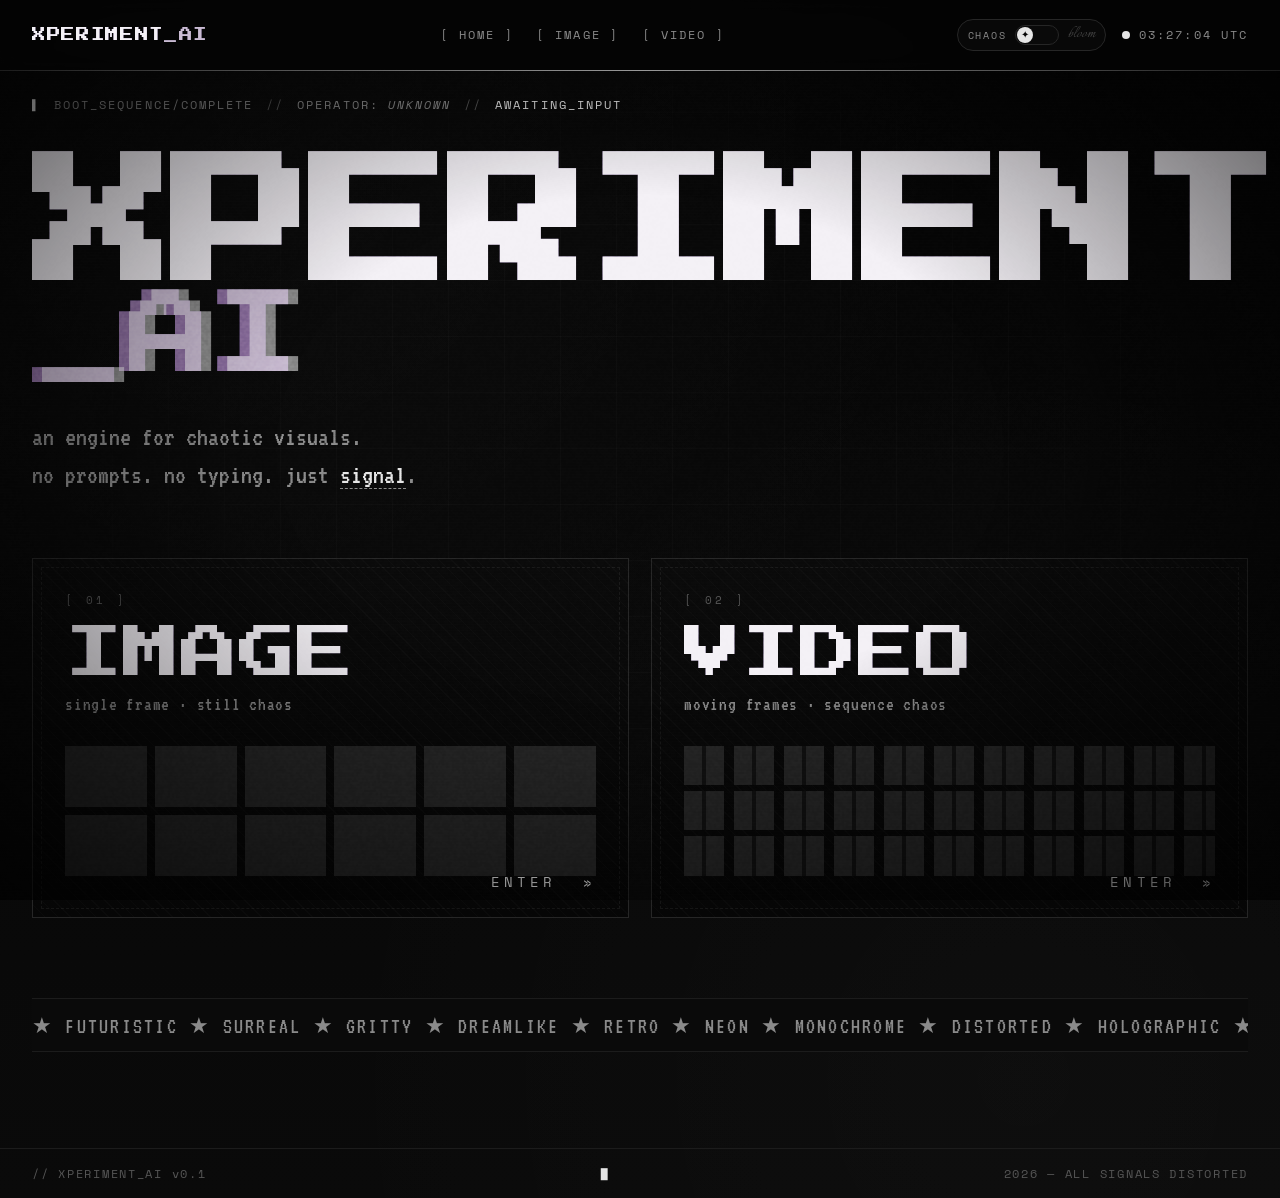
==== docs/index.html @ 9743d0e6 "add static site build for github pages converts the three razor pages (index, image, video) into sel" ====
<!DOCTYPE html>
<html lang="en" data-theme="chaos">
<head>
    <meta charset="utf-8"/>
    <meta name="viewport" content="width=device-width, initial-scale=1.0, viewport-fit=cover"/>
    <meta name="theme-color" content="#050505" id="themeColorMeta"/>
    <link rel="icon" type="image/svg+xml" href="favicon.svg"/>
    <link rel="alternate icon" href="favicon.svg"/>
    <link rel="apple-touch-icon" href="favicon.svg"/>
    <title>HOME // XPERIMENT_AI</title>
    <script>
        // pre-paint theme sync from localStorage (avoids FOUC)
        (function(){
            try {
                var stored = localStorage.getItem('xa-theme');
                if (stored === 'bloom' || stored === 'chaos') {
                    document.documentElement.setAttribute('data-theme', stored);
                    var meta = document.querySelector('meta[name="theme-color"]');
                    if (meta) meta.setAttribute('content', stored === 'bloom' ? '#f1e9da' : '#050505');
                }
            } catch(e) {}
        })();
    </script>
    <link rel="preconnect" href="https://fonts.googleapis.com">
    <link rel="preconnect" href="https://fonts.gstatic.com" crossorigin>
    <link href="https://fonts.googleapis.com/css2?family=VT323&family=Space+Mono:wght@400;700&family=Press+Start+2P&family=Italianno&family=Pinyon+Script&family=Cormorant+Garamond:ital,wght@0,400;0,500;1,400&family=DM+Sans:wght@300;400;500&display=swap" rel="stylesheet">
    <link rel="stylesheet" href="css/site.css"/>
</head>
<body class="page-index">

<div class="fx-layer fx-grid"></div>
<canvas id="fx-noise" class="fx-layer fx-noise"></canvas>
<div class="fx-layer fx-scanlines"></div>
<div class="fx-layer fx-vignette"></div>
<div class="fx-layer fx-orbs">
    <span class="orb orb-1"></span>
    <span class="orb orb-2"></span>
    <span class="orb orb-3"></span>
    <span class="orb orb-4"></span>
</div>

<canvas id="sparkle-trail" class="sparkle-trail"></canvas>
<div class="cursor-star" id="cursorStar">
    <svg viewBox="0 0 32 32" fill="none" xmlns="http://www.w3.org/2000/svg">
        <path d="M16 0 L17.8 14.2 L32 16 L17.8 17.8 L16 32 L14.2 17.8 L0 16 L14.2 14.2 Z" fill="white"/>
        <path d="M16 6 L16.9 14.8 L26 16 L16.9 17.2 L16 26 L15.1 17.2 L6 16 L15.1 14.8 Z" fill="rgba(0,0,0,0.5)"/>
    </svg>
</div>

<header class="nav">
    <a class="nav-brand glitch" data-text="XPERIMENT_AI" href="index.html">
        <span>XPERIMENT</span><span class="nav-brand-accent">_AI</span>
    </a>
    <nav class="nav-links">
        <a href="index.html" class="nav-link">[ HOME ]</a>
        <a href="image.html" class="nav-link">[ IMAGE ]</a>
        <a href="video.html" class="nav-link">[ VIDEO ]</a>
    </nav>
    <div class="nav-right">
        <button class="theme-toggle" id="themeToggle" type="button" aria-label="Toggle theme" title="Switch mood">
            <span class="toggle-label toggle-label--left">CHAOS</span>
            <span class="toggle-track">
                <span class="toggle-thumb">
                    <span class="toggle-icon toggle-icon--star">✦</span>
                    <span class="toggle-icon toggle-icon--bloom">✿</span>
                </span>
            </span>
            <span class="toggle-label toggle-label--right">bloom</span>
        </button>
        <div class="nav-status">
            <span class="status-dot"></span>
            <span class="status-text" id="navClock">SYS.ONLINE</span>
        </div>
    </div>
</header>

<main class="main">
<section class="hero">
    <div class="hero-meta">
        <span class="meta-tick">▌</span>
        <span>BOOT_SEQUENCE/COMPLETE</span>
        <span class="meta-sep">//</span>
        <span>OPERATOR: <em>UNKNOWN</em></span>
        <span class="meta-sep">//</span>
        <span class="meta-pulse">AWAITING_INPUT</span>
    </div>

    <h1 class="hero-title">
        <span class="hero-line glitch" data-text="XPERIMENT">XPERIMENT</span>
        <span class="hero-line hero-line--alt glitch glitch--slow" data-text="_AI">_AI</span>
    </h1>

    <p class="hero-sub">
        an engine for chaotic visuals.<br/>
        no prompts. no typing. just <span class="hl">signal</span>.
    </p>

    <div class="portals">
        <a href="image.html" class="portal portal--image">
            <div class="portal-tag">[ 01 ]</div>
            <div class="portal-title glitch" data-text="IMAGE">IMAGE</div>
            <div class="portal-sub">single frame &middot; still chaos</div>
            <div class="portal-art portal-art--image">
                <span></span><span></span><span></span><span></span><span></span><span></span>
                <span></span><span></span><span></span><span></span><span></span><span></span>
            </div>
            <div class="portal-cta">ENTER &nbsp;»</div>
        </a>

        <a href="video.html" class="portal portal--video">
            <div class="portal-tag">[ 02 ]</div>
            <div class="portal-title glitch" data-text="VIDEO">VIDEO</div>
            <div class="portal-sub">moving frames &middot; sequence chaos</div>
            <div class="portal-art portal-art--video">
                <div class="film">
                    <div class="film-strip"></div>
                    <div class="film-strip"></div>
                    <div class="film-strip"></div>
                </div>
            </div>
            <div class="portal-cta">ENTER &nbsp;»</div>
        </a>
    </div>

    <div class="ticker">
        <div class="ticker-track">
            <span>★ FUTURISTIC ★ SURREAL ★ GRITTY ★ DREAMLIKE ★ RETRO ★ NEON ★ MONOCHROME ★ DISTORTED ★ HOLOGRAPHIC ★ CINEMATIC ★ CHAOTIC ★</span>
            <span>★ FUTURISTIC ★ SURREAL ★ GRITTY ★ DREAMLIKE ★ RETRO ★ NEON ★ MONOCHROME ★ DISTORTED ★ HOLOGRAPHIC ★ CINEMATIC ★ CHAOTIC ★</span>
        </div>
    </div>
</section>
</main>

<footer class="footer">
    <div class="footer-row">
        <span class="footer-text footer-text--chaos">// XPERIMENT_AI v0.1</span>
        <span class="footer-text footer-text--bloom">xperiment.ai · made for the mood</span>
        <span class="footer-blink">█</span>
        <span class="footer-text footer-text--chaos"><span id="year">2026</span> — ALL SIGNALS DISTORTED</span>
        <span class="footer-text footer-text--bloom"><span class="year-bloom">2026</span> · stay soft</span>
    </div>
</footer>

<script src="js/site.js"></script>
<script>document.querySelectorAll('#year, .year-bloom').forEach(function(el){ el.textContent = new Date().getUTCFullYear(); });</script>
</body>
</html>
---- docs/css/site.css ----
/* =============================================================
   XPERIMENT_AI / A_GREAT_CHAOS_BUILD
   monochrome // glitch // 8-bit residue
   ============================================================= */

:root {
    --bg: #050505;
    --bg-1: #0a0a0a;
    --bg-2: #111;
    --line: #1c1c1c;
    --line-2: #262626;
    --ink: #e6e6e6;
    --ink-dim: #8a8a8a;
    --ink-mute: #555;
    --accent: #d4d4d4;
    --accent-hot: #ffffff;
    --hl: #f5f5f5;
    --shadow-r: rgba(255, 0, 80, 0.55);
    --shadow-b: rgba(0, 200, 255, 0.55);
    --mono: 'Space Mono', 'Courier New', monospace;
    --crt: 'VT323', 'Courier New', monospace;
    --pix: 'Press Start 2P', 'Courier New', monospace;
    --script: 'Italianno', 'Pinyon Script', cursive;
    --serif: 'Cormorant Garamond', 'Times New Roman', serif;
    --sans: 'DM Sans', 'Inter', system-ui, sans-serif;
    --sparkle-rgb: 255, 255, 255;
}

* { box-sizing: border-box; margin: 0; padding: 0; }

html, body {
    background: var(--bg);
    color: var(--ink);
    font-family: var(--mono);
    min-height: 100vh;
    overflow-x: clip;
    cursor: none;
}

body {
    background:
        radial-gradient(ellipse at 20% 10%, rgba(255,255,255,0.025), transparent 50%),
        radial-gradient(ellipse at 80% 90%, rgba(255,255,255,0.018), transparent 50%),
        linear-gradient(180deg, #050505 0%, #0a0a0a 100%);
}

a { color: inherit; text-decoration: none; }
button { font: inherit; color: inherit; background: transparent; border: 0; cursor: none; }
::selection { background: var(--ink); color: var(--bg); }

/* =============================================================
   FULLSCREEN FX LAYERS
   ============================================================= */
.fx-layer {
    position: fixed;
    inset: 0;
    pointer-events: none;
    z-index: 1;
}

.fx-grid {
    background-image:
        linear-gradient(rgba(255,255,255,0.035) 1px, transparent 1px),
        linear-gradient(90deg, rgba(255,255,255,0.035) 1px, transparent 1px);
    background-size: 56px 56px;
    mask-image: radial-gradient(ellipse at center, black 35%, transparent 80%);
    animation: gridDrift 24s linear infinite;
    opacity: 0.6;
}
@keyframes gridDrift {
    from { background-position: 0 0, 0 0; }
    to   { background-position: 56px 56px, 56px 56px; }
}

.fx-scanlines {
    background: repeating-linear-gradient(
        to bottom,
        rgba(255,255,255,0.03) 0px,
        rgba(255,255,255,0.03) 1px,
        transparent 1px,
        transparent 3px
    );
    mix-blend-mode: overlay;
    opacity: 0.5;
    z-index: 90;
}

.fx-noise {
    width: 100%;
    height: 100%;
    opacity: 0.08;
    mix-blend-mode: overlay;
    z-index: 91;
}

.fx-vignette {
    background: radial-gradient(ellipse at center, transparent 40%, rgba(0,0,0,0.7) 100%);
    z-index: 92;
}

/* =============================================================
   CUSTOM CURSOR — STAR
   ============================================================= */
.sparkle-trail {
    position: fixed;
    inset: 0;
    pointer-events: none;
    z-index: 9998;
    width: 100%;
    height: 100%;
}

.cursor-star {
    position: fixed;
    pointer-events: none;
    z-index: 9999;
    width: 28px;
    height: 28px;
    transform: translate(-50%, -50%) rotate(0deg);
    will-change: transform;
    filter: drop-shadow(0 0 6px rgba(255,255,255,0.9)) drop-shadow(0 0 14px rgba(255,255,255,0.4));
    transition: width .2s, height .2s, filter .2s;
}
.cursor-star svg {
    width: 100%;
    height: 100%;
    animation: starSpin 8s linear infinite;
}
@keyframes starSpin {
    from { transform: rotate(0deg); }
    to   { transform: rotate(360deg); }
}

body.cursor-hot .cursor-star {
    width: 40px;
    height: 40px;
    filter:
        drop-shadow(0 0 8px rgba(255,255,255,1))
        drop-shadow(0 0 22px rgba(255,255,255,0.7))
        drop-shadow(0 0 40px rgba(255,255,255,0.3));
}
body.cursor-hot .cursor-star svg {
    animation-duration: 2.5s;
}

/* =============================================================
   NAV
   ============================================================= */
.nav {
    position: fixed;
    top: 0;
    left: 0;
    right: 0;
    z-index: 200;
    display: flex;
    align-items: center;
    justify-content: space-between;
    padding: 1.2rem 2rem;
    border-bottom: 1px solid var(--line);
    background: rgba(5,5,5,0.72);
    backdrop-filter: blur(12px);
    -webkit-backdrop-filter: blur(12px);

    /* enter state — smooth "signal tuning in" reveal */
    transform: translateY(0);
    opacity: 1;
    filter: blur(0px);
    transition:
        transform 0.7s cubic-bezier(0.16, 1, 0.3, 1),
        opacity   0.55s cubic-bezier(0.16, 1, 0.3, 1),
        filter    0.55s cubic-bezier(0.16, 1, 0.3, 1),
        background-color 0.45s ease,
        border-color 0.35s ease;
    will-change: transform, opacity, filter;
}
.nav.nav--hidden {
    /* exit state — quicker snap-out, asymmetric pacing */
    transform: translateY(-105%);
    opacity: 0;
    filter: blur(6px);
    pointer-events: none;
    transition:
        transform 0.32s cubic-bezier(0.6, 0, 0.85, 0.4),
        opacity   0.22s ease-in,
        filter    0.25s ease-in;
}

/* subtle bottom-edge glow that flashes on reveal — chaos signal artifact */
.nav::after {
    content: "";
    position: absolute;
    left: 0; right: 0; bottom: -1px;
    height: 1px;
    background: linear-gradient(90deg,
        transparent 0%,
        rgba(255,255,255,0.55) 50%,
        transparent 100%);
    opacity: 0;
    transform: scaleX(0.3);
    transform-origin: center;
    transition:
        opacity 0.5s ease-out,
        transform 0.7s cubic-bezier(0.16, 1, 0.3, 1);
}
.nav:not(.nav--hidden)::after {
    opacity: 1;
    transform: scaleX(1);
    transition-delay: 0.15s;
}

.nav-brand {
    font-family: var(--pix);
    font-size: 0.85rem;
    letter-spacing: 0.05em;
    color: var(--ink);
}
.nav-brand-accent { color: var(--ink-dim); }
.nav-links { display: flex; gap: 1.4rem; }
.nav-link {
    font-family: var(--mono);
    font-size: 0.78rem;
    letter-spacing: 0.18em;
    color: var(--ink-dim);
    transition: color 0.15s, transform 0.15s;
    position: relative;
}
.nav-link:hover { color: var(--accent-hot); transform: translateY(-1px); }
.nav-link:hover::after {
    content: "";
    position: absolute;
    left: 0; right: 0; bottom: -6px;
    height: 1px;
    background: var(--accent-hot);
    animation: stretch 0.25s ease-out;
}
@keyframes stretch { from { transform: scaleX(0); } to { transform: scaleX(1); } }

.nav-status {
    display: flex;
    align-items: center;
    gap: 0.6rem;
    font-family: var(--mono);
    font-size: 0.72rem;
    color: var(--ink-dim);
    letter-spacing: 0.18em;
}
.status-dot {
    width: 8px; height: 8px;
    background: var(--ink);
    border-radius: 50%;
    animation: pulseDot 1.6s ease-in-out infinite;
}
@keyframes pulseDot {
    0%,100% { opacity: 1; transform: scale(1); }
    50% { opacity: 0.3; transform: scale(0.6); }
}

/* =============================================================
   MAIN / FOOTER
   ============================================================= */
.main {
    position: relative;
    z-index: 10;
    padding: 4rem 2rem 6rem;
    min-height: calc(100vh - 200px);
}
.footer {
    position: relative;
    z-index: 10;
    border-top: 1px solid var(--line);
    padding: 1rem 2rem;
    font-family: var(--mono);
    font-size: 0.72rem;
    color: var(--ink-mute);
    letter-spacing: 0.15em;
}
.footer-row {
    display: flex;
    justify-content: space-between;
    align-items: center;
    gap: 1rem;
}
.footer-blink {
    color: var(--ink);
    animation: blink 1s steps(2, end) infinite;
}
@keyframes blink { 50% { opacity: 0; } }

/* =============================================================
   GLITCH TEXT
   ============================================================= */
.glitch {
    position: relative;
    display: inline-block;
    color: var(--ink);
}
.glitch::before,
.glitch::after {
    content: attr(data-text);
    position: absolute;
    inset: 0;
    background: transparent;
}
.glitch::before {
    color: var(--shadow-r);
    animation: glitchA 3.2s steps(1) infinite;
    mix-blend-mode: screen;
}
.glitch::after {
    color: var(--shadow-b);
    animation: glitchB 2.7s steps(1) infinite;
    mix-blend-mode: screen;
}
@keyframes glitchA {
    0%, 90%, 100% { transform: translate(0, 0); clip-path: inset(0 0 0 0); }
    91% { transform: translate(-3px, 1px); clip-path: inset(20% 0 60% 0); }
    93% { transform: translate(3px, -1px); clip-path: inset(70% 0 10% 0); }
    95% { transform: translate(-2px, 2px); clip-path: inset(45% 0 35% 0); }
    97% { transform: translate(1px, -2px); clip-path: inset(5% 0 80% 0); }
}
@keyframes glitchB {
    0%, 88%, 100% { transform: translate(0, 0); clip-path: inset(0 0 0 0); }
    89% { transform: translate(2px, -1px); clip-path: inset(60% 0 20% 0); }
    92% { transform: translate(-3px, 2px); clip-path: inset(10% 0 70% 0); }
    94% { transform: translate(3px, 1px); clip-path: inset(80% 0 5% 0); }
    96% { transform: translate(-1px, -2px); clip-path: inset(35% 0 45% 0); }
}
.glitch--slow::before { animation-duration: 5.1s; }
.glitch--slow::after { animation-duration: 4.3s; }

/* =============================================================
   HERO (HOME)
   ============================================================= */
.hero {
    max-width: 1400px;
    margin: 0 auto;
    padding-top: 2rem;
}
.hero-meta {
    display: flex;
    gap: 0.8rem;
    font-size: 0.72rem;
    color: var(--ink-dim);
    letter-spacing: 0.18em;
    margin-bottom: 3rem;
    flex-wrap: wrap;
    align-items: center;
}
.meta-tick { color: var(--ink); animation: blink 0.9s steps(2) infinite; }
.meta-sep { color: var(--ink-mute); }
.meta-pulse { color: var(--ink); animation: metaShift 4s ease-in-out infinite; }
@keyframes metaShift {
    0%, 100% { opacity: 1; }
    50% { opacity: 0.35; letter-spacing: 0.3em; }
}

.hero-title {
    font-family: var(--pix);
    font-size: clamp(3rem, 11vw, 9.5rem);
    line-height: 0.95;
    letter-spacing: -0.02em;
    margin: 0;
}
.hero-line {
    display: block;
    color: var(--ink);
}
.hero-line--alt {
    color: var(--ink-dim);
    font-size: clamp(2rem, 7vw, 6rem);
    padding-left: 0.6rem;
}

.hero-sub {
    margin-top: 2.4rem;
    font-family: var(--crt);
    font-size: 1.7rem;
    color: var(--ink-dim);
    max-width: 540px;
    line-height: 1.4;
}
.hl { color: var(--ink); border-bottom: 1px dashed var(--ink-dim); }

/* PORTALS */
.portals {
    display: grid;
    grid-template-columns: 1fr 1fr;
    gap: 1.4rem;
    margin-top: 4rem;
}
.portal {
    position: relative;
    display: block;
    padding: 2rem;
    border: 1px solid var(--line-2);
    background: linear-gradient(180deg, #0a0a0a, #060606);
    overflow: hidden;
    min-height: 360px;
    transition: transform 0.4s cubic-bezier(.2,.7,.2,1), border-color 0.3s, background 0.3s;
}
.portal::before {
    content: "";
    position: absolute;
    inset: 0;
    background:
        repeating-linear-gradient(45deg, transparent 0, transparent 8px, rgba(255,255,255,0.015) 8px, rgba(255,255,255,0.015) 9px);
    pointer-events: none;
}
.portal::after {
    content: "";
    position: absolute;
    top: 8px; left: 8px; right: 8px; bottom: 8px;
    border: 1px dashed rgba(255,255,255,0.06);
    pointer-events: none;
    transition: inset 0.3s;
}
.portal:hover {
    border-color: var(--ink);
    background: linear-gradient(180deg, #111, #080808);
    transform: translateY(-4px);
}
.portal:hover::after {
    border-color: rgba(255,255,255,0.25);
}
.portal-tag {
    font-family: var(--mono);
    font-size: 0.7rem;
    color: var(--ink-mute);
    letter-spacing: 0.3em;
}
.portal-title {
    font-family: var(--pix);
    font-size: clamp(2rem, 5vw, 3.6rem);
    color: var(--ink);
    margin-top: 1rem;
}
.portal-sub {
    font-family: var(--crt);
    font-size: 1.2rem;
    color: var(--ink-dim);
    margin-top: 0.4rem;
    letter-spacing: 0.04em;
}
.portal-cta {
    position: absolute;
    bottom: 1.6rem;
    right: 2rem;
    font-family: var(--mono);
    font-size: 0.85rem;
    letter-spacing: 0.3em;
    color: var(--ink);
    transition: transform 0.3s, color 0.3s;
}
.portal:hover .portal-cta { transform: translateX(8px); color: var(--accent-hot); }

.portal-art {
    margin-top: 2rem;
    height: 130px;
    position: relative;
    overflow: hidden;
}
.portal-art--image {
    display: grid;
    grid-template-columns: repeat(6, 1fr);
    grid-template-rows: repeat(2, 1fr);
    gap: 8px;
}
.portal-art--image span {
    background: var(--line-2);
    animation: blockPulse 6s ease-in-out infinite;
}
.portal-art--image span:nth-child(1) { animation-delay: 0s; }
.portal-art--image span:nth-child(2) { animation-delay: 0.15s; }
.portal-art--image span:nth-child(3) { animation-delay: 0.3s; }
.portal-art--image span:nth-child(4) { animation-delay: 0.45s; }
.portal-art--image span:nth-child(5) { animation-delay: 0.6s; }
.portal-art--image span:nth-child(6) { animation-delay: 0.75s; }
.portal-art--image span:nth-child(7) { animation-delay: 0.9s; }
.portal-art--image span:nth-child(8) { animation-delay: 1.05s; }
.portal-art--image span:nth-child(9) { animation-delay: 1.2s; }
.portal-art--image span:nth-child(10) { animation-delay: 1.35s; }
.portal-art--image span:nth-child(11) { animation-delay: 1.5s; }
.portal-art--image span:nth-child(12) { animation-delay: 1.65s; }
@keyframes blockPulse {
    0%, 100% { background: var(--line-2); }
    50% { background: var(--ink); }
}
.portal:hover .portal-art--image span { animation-duration: 1.4s; }

.portal-art--video { display: flex; flex-direction: column; gap: 8px; }
.film {
    display: flex; flex-direction: column; gap: 6px;
    height: 100%;
}
.film-strip {
    flex: 1;
    background: repeating-linear-gradient(
        90deg,
        var(--line-2) 0, var(--line-2) 18px,
        var(--bg-2) 18px, var(--bg-2) 22px,
        var(--line-2) 22px, var(--line-2) 40px,
        transparent 40px, transparent 50px
    );
    animation: stripScroll 4s linear infinite;
}
.film-strip:nth-child(2) { animation-duration: 6s; animation-direction: reverse; }
.film-strip:nth-child(3) { animation-duration: 5s; }
@keyframes stripScroll {
    from { background-position: 0 0; }
    to   { background-position: 100px 0; }
}
.portal:hover .film-strip { animation-duration: 1.5s !important; }

/* TICKER */
.ticker {
    margin-top: 5rem;
    border-top: 1px solid var(--line);
    border-bottom: 1px solid var(--line);
    padding: 0.8rem 0;
    overflow: hidden;
    background: var(--bg-1);
}
.ticker-track {
    display: flex;
    gap: 2rem;
    white-space: nowrap;
    animation: tickerSlide 40s linear infinite;
    font-family: var(--crt);
    font-size: 1.4rem;
    color: var(--ink-dim);
    letter-spacing: 0.1em;
}
.ticker-track span { padding-right: 2rem; }
@keyframes tickerSlide {
    from { transform: translateX(0); }
    to   { transform: translateX(-50%); }
}

/* =============================================================
   GEN PAGES (IMAGE / VIDEO)
   ============================================================= */
.gen {
    max-width: 1400px;
    margin: 0 auto;
}
.gen-head { margin-bottom: 3rem; }
.gen-crumbs {
    font-family: var(--mono);
    font-size: 0.78rem;
    color: var(--ink-mute);
    letter-spacing: 0.2em;
}
.gen-title {
    font-family: var(--pix);
    font-size: clamp(2.2rem, 6.5vw, 5rem);
    margin-top: 0.6rem;
    color: var(--ink);
    line-height: 1;
}
.gen-lede {
    font-family: var(--crt);
    font-size: 1.4rem;
    color: var(--ink-dim);
    margin-top: 1rem;
}

.gen-grid {
    display: grid;
    grid-template-columns: 1fr 1fr;
    gap: 1.2rem;
}
.gen-panel {
    border: 1px solid var(--line-2);
    background: linear-gradient(180deg, rgba(15,15,15,0.6), rgba(8,8,8,0.6));
    padding: 1.4rem 1.4rem 1.6rem;
    position: relative;
    overflow: hidden;
}
.gen-panel::before {
    content: "";
    position: absolute;
    top: 0; left: 0;
    width: 100%;
    height: 1px;
    background: linear-gradient(90deg, transparent, var(--ink), transparent);
    opacity: 0.4;
    animation: panelBeam 6s ease-in-out infinite;
}
@keyframes panelBeam {
    0%, 100% { opacity: 0; transform: translateX(-100%); }
    50% { opacity: 0.5; transform: translateX(100%); }
}
.gen-panel--wide { grid-column: 1 / -1; }

.panel-bar {
    display: flex;
    align-items: center;
    gap: 0.8rem;
    margin-bottom: 1.2rem;
    padding-bottom: 0.7rem;
    border-bottom: 1px dashed var(--line-2);
}
.panel-tag {
    font-family: var(--pix);
    font-size: 0.7rem;
    color: var(--ink);
    background: var(--line-2);
    padding: 0.25rem 0.45rem;
}
.panel-name {
    font-family: var(--mono);
    font-size: 0.85rem;
    color: var(--ink);
    letter-spacing: 0.18em;
}
.panel-hint {
    margin-left: auto;
    font-family: var(--mono);
    font-size: 0.7rem;
    color: var(--ink-mute);
    letter-spacing: 0.18em;
}

/* CHIPS */
.chip-grid {
    display: flex;
    flex-wrap: wrap;
    gap: 0.6rem;
}
.chip {
    position: relative;
    padding: 0.7rem 1rem;
    border: 1px solid var(--line-2);
    background: var(--bg-1);
    font-family: var(--mono);
    font-size: 0.75rem;
    letter-spacing: 0.18em;
    color: var(--ink-dim);
    transition: color 0.18s, background 0.18s, border-color 0.18s, transform 0.18s;
    overflow: hidden;
    display: inline-flex;
    align-items: center;
    gap: 0.5rem;
}
.chip::before {
    content: "";
    position: absolute;
    inset: 0;
    background: linear-gradient(120deg, transparent 40%, rgba(255,255,255,0.08) 50%, transparent 60%);
    transform: translateX(-100%);
    transition: transform 0.5s;
}
.chip:hover {
    color: var(--accent-hot);
    border-color: var(--ink-dim);
    transform: translateY(-2px);
}
.chip:hover::before { transform: translateX(100%); }

.chip.is-selected {
    color: var(--bg);
    background: var(--ink);
    border-color: var(--ink);
    box-shadow: 4px 4px 0 0 var(--line-2);
    transform: translate(-2px, -2px);
}
.chip.is-selected::after {
    content: "✕";
    margin-left: 0.4rem;
    font-size: 0.65rem;
    opacity: 0.7;
}

.chip--swatch .sw {
    width: 14px; height: 14px;
    border: 1px solid rgba(255,255,255,0.2);
    display: inline-block;
}
.sw-cold { background: linear-gradient(135deg, #1a2030, #3a4a6a); }
.sw-warm { background: linear-gradient(135deg, #2a1a0a, #6a4a1a); }
.sw-desat { background: linear-gradient(135deg, #2a2a2a, #6a6a6a); }
.sw-contrast { background: linear-gradient(135deg, #000, #fff); }

/* DROPZONE */
.dropzone {
    display: block;
    border: 1px dashed var(--line-2);
    padding: 2.4rem;
    text-align: center;
    transition: border-color 0.2s, background 0.2s;
    cursor: none;
}
.dropzone:hover, .dropzone.is-drag {
    border-color: var(--ink);
    background: rgba(255,255,255,0.02);
}
.dropzone-inner { pointer-events: none; }
.drop-cross {
    font-family: var(--pix);
    font-size: 2rem;
    color: var(--ink-dim);
    margin-bottom: 0.8rem;
}
.drop-text {
    font-family: var(--mono);
    font-size: 0.85rem;
    color: var(--ink);
    letter-spacing: 0.3em;
}
.drop-sub {
    font-family: var(--mono);
    font-size: 0.72rem;
    color: var(--ink-mute);
    margin-top: 0.5rem;
    letter-spacing: 0.18em;
}

/* DIRECTOR TEXTAREA */
.director {
    width: 100%;
    min-height: 110px;
    background: var(--bg-1);
    border: 1px solid var(--line-2);
    color: var(--ink);
    font-family: var(--mono);
    font-size: 0.9rem;
    padding: 1rem;
    resize: vertical;
    outline: none;
    transition: border-color 0.2s;
    cursor: none;
}
.director:focus { border-color: var(--ink); }
.director::placeholder { color: var(--ink-mute); }

/* GEN FOOT */
.gen-foot {
    margin-top: 2rem;
    display: grid;
    grid-template-columns: 1fr auto;
    gap: 1.2rem;
    align-items: stretch;
}
.prompt-readout {
    border: 1px solid var(--line-2);
    background: var(--bg-1);
    padding: 1rem 1.2rem;
    position: relative;
    overflow: hidden;
}
.readout-label {
    font-family: var(--mono);
    font-size: 0.7rem;
    color: var(--ink-mute);
    letter-spacing: 0.25em;
}
.readout-body {
    font-family: var(--crt);
    font-size: 1.15rem;
    color: var(--ink);
    margin-top: 0.5rem;
    line-height: 1.5;
    min-height: 1.6em;
    word-break: break-word;
}
.readout-body::after {
    content: "▌";
    color: var(--ink);
    margin-left: 4px;
    animation: blink 1s steps(2) infinite;
}

.generate {
    position: relative;
    padding: 0 2.4rem;
    border: 1px solid var(--ink);
    background: var(--ink);
    color: var(--bg);
    font-family: var(--pix);
    font-size: 0.95rem;
    letter-spacing: 0.15em;
    display: inline-flex;
    align-items: center;
    gap: 0.8rem;
    overflow: hidden;
    transition: transform 0.2s, box-shadow 0.2s, background 0.2s;
    min-width: 220px;
    justify-content: center;
}
.generate::before {
    content: "";
    position: absolute;
    inset: 0;
    background: repeating-linear-gradient(45deg, transparent 0, transparent 4px, rgba(0,0,0,0.08) 4px, rgba(0,0,0,0.08) 5px);
}
.generate:hover {
    background: var(--accent-hot);
    transform: translate(-3px, -3px);
    box-shadow: 6px 6px 0 0 var(--ink-mute);
}
.generate:active {
    transform: translate(0, 0);
    box-shadow: 0 0 0 0 var(--ink-mute);
}
.gen-arrow { font-size: 1.1rem; }

/* =============================================================
   RESPONSIVE
   ============================================================= */

/* tablets / smaller laptops */
@media (max-width: 1100px) {
    .main { padding: 3rem 1.5rem 5rem; }
    .hero-title { font-size: clamp(2.6rem, 10vw, 7rem); }
    .gen-title { font-size: clamp(2rem, 6vw, 4rem); }
    .portal { min-height: 320px; padding: 1.6rem; }
    .portal-cta { right: 1.6rem; bottom: 1.4rem; }
    .ticker-track { font-size: 1.2rem; }
}

/* tablet portrait + large phone — single column */
@media (max-width: 900px) {
    .nav {
        padding: 0.9rem 1rem;
        flex-wrap: wrap;
        gap: 0.6rem 1rem;
    }
    .nav-brand { font-size: 0.78rem; }
    .nav-links { gap: 1rem; flex-wrap: wrap; }
    .nav-link { font-size: 0.72rem; letter-spacing: 0.14em; }
    .nav-status { display: none; }

    .main { padding: 4rem 1rem 4rem; }

    .hero { padding-top: 1rem; }
    .hero-meta {
        font-size: 0.65rem;
        gap: 0.5rem;
        margin-bottom: 2rem;
        letter-spacing: 0.14em;
    }
    .hero-title { font-size: clamp(2.4rem, 14vw, 5rem); line-height: 0.95; }
    .hero-line--alt { font-size: clamp(1.6rem, 9vw, 3.4rem); padding-left: 0.4rem; }
    .hero-sub { font-size: 1.3rem; margin-top: 1.6rem; }

    .portals {
        grid-template-columns: 1fr;
        gap: 1rem;
        margin-top: 2.5rem;
    }
    .portal { min-height: 260px; padding: 1.4rem; }
    .portal-title { font-size: clamp(1.8rem, 9vw, 2.6rem); }
    .portal-sub { font-size: 1rem; }
    .portal-art { height: 100px; margin-top: 1.4rem; }
    .portal-cta {
        font-size: 0.75rem;
        right: 1.4rem;
        bottom: 1.2rem;
        letter-spacing: 0.22em;
    }

    .ticker { margin-top: 3rem; }
    .ticker-track { font-size: 1.1rem; gap: 1.4rem; }

    .gen-head { margin-bottom: 2rem; }
    .gen-crumbs { font-size: 0.7rem; letter-spacing: 0.16em; }
    .gen-title { font-size: clamp(1.8rem, 9vw, 3.2rem); }
    .gen-lede { font-size: 1.15rem; margin-top: 0.7rem; }

    .gen-grid { grid-template-columns: 1fr; gap: 0.9rem; }
    .gen-panel { padding: 1.2rem 1rem 1.3rem; }
    .panel-bar { gap: 0.6rem; margin-bottom: 1rem; padding-bottom: 0.6rem; }
    .panel-name { font-size: 0.78rem; letter-spacing: 0.14em; }
    .panel-hint { font-size: 0.62rem; letter-spacing: 0.14em; }

    .chip {
        padding: 0.6rem 0.8rem;
        font-size: 0.7rem;
        letter-spacing: 0.14em;
    }

    .dropzone { padding: 1.6rem 1rem; }
    .drop-cross { font-size: 1.6rem; margin-bottom: 0.5rem; }
    .drop-text { font-size: 0.78rem; letter-spacing: 0.22em; }
    .drop-sub { font-size: 0.68rem; }

    .director { font-size: 0.85rem; padding: 0.8rem; min-height: 90px; }

    .gen-foot {
        grid-template-columns: 1fr;
        gap: 0.9rem;
        margin-top: 1.4rem;
    }
    .readout-body { font-size: 1.05rem; }
    .generate {
        width: 100%;
        min-width: 0;
        padding: 1rem 1.4rem;
        font-size: 0.85rem;
    }

    .footer { padding: 0.9rem 1rem; }
    .footer-row {
        flex-direction: column;
        align-items: flex-start;
        gap: 0.25rem;
        font-size: 0.65rem;
        letter-spacing: 0.12em;
    }
    .footer-blink { display: none; }

    /* cursor → native on touch / small screens */
    html, body { cursor: auto; }
    button, a, .chip, .dropzone, .portal, .generate { cursor: pointer; }
    .director { cursor: text; }
    .cursor-star, .sparkle-trail { display: none; }
}

/* narrow phones — Press Start 2P is a WIDE bitmap font, scale aggressively */
@media (max-width: 480px) {
    .nav { padding: 0.75rem 0.75rem; }
    .nav-brand { font-size: 0.62rem; letter-spacing: 0; }
    .nav-link { font-size: 0.6rem; padding: 0.1rem 0; letter-spacing: 0.1em; }
    .nav-links { gap: 0.6rem; }

    .main { padding: 4rem 0.75rem 3rem; }

    .hero-meta { font-size: 0.56rem; gap: 0.4rem; }
    .hero-meta .meta-sep { display: none; }
    .hero-title {
        font-size: clamp(1.4rem, 8.5vw, 2.6rem);
        letter-spacing: -0.03em;
        overflow-wrap: anywhere;
    }
    .hero-line--alt { font-size: clamp(1rem, 6vw, 1.8rem); padding-left: 0.3rem; }
    .hero-sub { font-size: 1rem; margin-top: 1.3rem; }

    .portal { padding: 1.1rem; min-height: 220px; }
    .portal-tag { font-size: 0.58rem; letter-spacing: 0.22em; }
    .portal-title { font-size: clamp(1.2rem, 8vw, 1.8rem); }
    .portal-sub { font-size: 0.88rem; }
    .portal-art { height: 70px; margin-top: 1rem; }
    .portal-cta { font-size: 0.68rem; right: 1.1rem; bottom: 1rem; }

    .ticker-track { font-size: 0.95rem; }

    .gen-title {
        font-size: clamp(1.2rem, 7vw, 2rem);
        letter-spacing: -0.02em;
        overflow-wrap: anywhere;
    }
    .gen-lede { font-size: 1rem; }
    .gen-crumbs { font-size: 0.62rem; }

    .gen-panel { padding: 1rem 0.85rem 1.1rem; }
    .panel-bar { flex-wrap: wrap; padding-bottom: 0.5rem; }
    .panel-tag { font-size: 0.6rem; }
    .panel-name { font-size: 0.72rem; }
    .panel-hint { width: 100%; margin-left: 0; margin-top: 0.2rem; font-size: 0.58rem; }

    .chip { padding: 0.5rem 0.65rem; font-size: 0.62rem; letter-spacing: 0.1em; }
    .chip--swatch .sw { width: 10px; height: 10px; }

    .readout-body { font-size: 0.92rem; }
    .generate { font-size: 0.72rem; padding: 0.9rem 1rem; letter-spacing: 0.1em; }
    .gen-arrow { font-size: 0.95rem; }
}

/* short viewports — keep hero usable */
@media (max-height: 620px) and (min-width: 900px) {
    .main { padding: 2rem 2rem 3rem; }
    .hero { padding-top: 0; }
    .hero-meta { margin-bottom: 1.5rem; }
    .portals { margin-top: 2rem; }
    .portal { min-height: 280px; }
}

/* coarse pointer / touch — always hide custom cursor */
@media (pointer: coarse) {
    html, body { cursor: auto; }
    button, a, .chip, .dropzone, .portal, .generate { cursor: pointer; }
    .director { cursor: text; }
    .cursor-star, .sparkle-trail { display: none; }
}

/* reduced motion */
@media (prefers-reduced-motion: reduce) {
    *, *::before, *::after {
        animation-duration: 0.01ms !important;
        animation-iteration-count: 1 !important;
        transition-duration: 0.01ms !important;
    }
}

/* =============================================================
   THEME TOGGLE (works in both modes)
   ============================================================= */
.nav-right {
    display: flex;
    align-items: center;
    gap: 1rem;
}

.theme-toggle {
    display: inline-flex;
    align-items: center;
    gap: 0.55rem;
    padding: 0.3rem 0.6rem;
    border: 1px solid var(--line-2);
    border-radius: 999px;
    background: rgba(255,255,255,0.02);
    transition: border-color 0.2s, background 0.2s;
}
.theme-toggle:hover { border-color: var(--ink-dim); }

.toggle-label {
    font-family: var(--mono);
    font-size: 0.6rem;
    letter-spacing: 0.18em;
    color: var(--ink-dim);
    text-transform: uppercase;
    transition: opacity 0.3s, color 0.3s;
}
.toggle-label--right {
    font-family: var(--script);
    text-transform: lowercase;
    letter-spacing: 0;
    font-size: 1.1rem;
    line-height: 1;
}

.toggle-track {
    position: relative;
    width: 44px;
    height: 20px;
    background: var(--bg-1);
    border: 1px solid var(--line-2);
    border-radius: 999px;
}
.toggle-thumb {
    position: absolute;
    top: 1px;
    left: 1px;
    width: 16px;
    height: 16px;
    border-radius: 50%;
    background: var(--ink);
    color: var(--bg);
    transition: left 0.35s cubic-bezier(.6,.2,.2,1), background 0.3s, color 0.3s;
}
.toggle-icon {
    position: absolute;
    inset: 0;
    display: flex;
    align-items: center;
    justify-content: center;
    font-size: 10px;
    line-height: 1;
    transition: opacity 0.25s;
}
.toggle-icon--bloom { opacity: 0; }

.toggle-label--left  { opacity: 1; }
.toggle-label--right { opacity: 0.45; }

[data-theme="bloom"] .toggle-thumb {
    left: calc(100% - 17px);
    background: var(--accent);
    color: var(--bg-2);
}
[data-theme="bloom"] .toggle-icon--star  { opacity: 0; }
[data-theme="bloom"] .toggle-icon--bloom { opacity: 1; }
[data-theme="bloom"] .toggle-label--left  { opacity: 0.45; }
[data-theme="bloom"] .toggle-label--right { opacity: 1; color: var(--accent); }

@media (max-width: 480px) {
    .toggle-label { display: none; }
    .theme-toggle { padding: 0.3rem; }
}

/* =============================================================
   SOFT-BLOOM ORBS (only visible in bloom)
   ============================================================= */
.fx-orbs {
    opacity: 0;
    transition: opacity 0.6s ease;
    overflow: hidden;
}
.orb {
    position: absolute;
    border-radius: 50%;
    filter: blur(70px);
    opacity: 0.55;
    will-change: transform;
}
.orb-1 { width: 420px; height: 420px; background: #d4a373; top: -8%;  left: -8%;  animation: orbFloat 22s ease-in-out infinite; }
.orb-2 { width: 360px; height: 360px; background: #a8b5a0; bottom: -6%; right: -6%; animation: orbFloat 26s ease-in-out infinite reverse; }
.orb-3 { width: 300px; height: 300px; background: #c89b94; top: 45%;  right: 15%; animation: orbFloat 19s ease-in-out infinite; animation-delay: -3s; }
.orb-4 { width: 320px; height: 320px; background: #e0c9a6; bottom: 25%; left: 25%; animation: orbFloat 24s ease-in-out infinite reverse; animation-delay: -7s; }
@keyframes orbFloat {
    0%, 100% { transform: translate(0, 0) scale(1); }
    33%      { transform: translate(60px, -40px) scale(1.12); }
    66%      { transform: translate(-40px, 60px) scale(0.94); }
}

/* =============================================================
   BLOOM THEME — warm cream + cursive
   ============================================================= */
[data-theme="bloom"] {
    --bg: #f1e9da;
    --bg-1: #ebe0c8;
    --bg-2: #faf5eb;
    --line: #e0cfb3;
    --line-2: #ccb990;
    --ink: #2a201a;
    --ink-dim: #7a6a58;
    --ink-mute: #ad9d85;
    --accent: #b8856a;
    --accent-hot: #8a5c3f;
    --hl: #b8856a;
    --shadow-r: rgba(184, 133, 106, 0.45);
    --shadow-b: rgba(168, 181, 160, 0.45);
    --sparkle-rgb: 184, 133, 106;
}

[data-theme="bloom"] body {
    background:
        radial-gradient(ellipse at 18% 8%,  rgba(212,163,115,0.10), transparent 55%),
        radial-gradient(ellipse at 82% 88%, rgba(168,181,160,0.10), transparent 55%),
        linear-gradient(180deg, #f3ebdc 0%, #ede2cc 100%);
    font-family: var(--sans);
    font-weight: 400;
}

/* hide chaos FX, reveal orbs */
[data-theme="bloom"] .fx-grid,
[data-theme="bloom"] .fx-noise,
[data-theme="bloom"] .fx-scanlines,
[data-theme="bloom"] .fx-vignette {
    opacity: 0;
}
[data-theme="bloom"] .fx-orbs { opacity: 1; }

/* footer text variants */
.footer-text--bloom { display: none; }
[data-theme="bloom"] .footer-text--chaos { display: none; }
[data-theme="bloom"] .footer-text--bloom { display: inline; font-family: var(--serif); font-style: italic; }
[data-theme="bloom"] .footer-blink { display: none; }

/* meta line — soften */
[data-theme="bloom"] .hero-meta {
    font-family: var(--sans);
    text-transform: lowercase;
    letter-spacing: 0.06em;
    color: var(--ink-mute);
}
[data-theme="bloom"] .meta-tick,
[data-theme="bloom"] .meta-pulse { color: var(--accent); }
[data-theme="bloom"] .meta-sep { color: var(--ink-mute); }

/* nav */
[data-theme="bloom"] .nav {
    background: rgba(243, 235, 220, 0.88);
    border-color: var(--line);
    transition:
        transform 0.85s cubic-bezier(0.22, 1, 0.36, 1),
        opacity   0.65s cubic-bezier(0.22, 1, 0.36, 1),
        filter    0.65s ease-out,
        background-color 0.45s ease,
        border-color 0.35s ease;
}
[data-theme="bloom"] .nav.nav--hidden {
    transition:
        transform 0.45s cubic-bezier(0.4, 0, 0.6, 1),
        opacity   0.3s ease-in,
        filter    0.3s ease-in;
}
/* softer petal-pink edge glow in bloom instead of the white chaos glint */
[data-theme="bloom"] .nav::after {
    background: linear-gradient(90deg,
        transparent 0%,
        rgba(193, 154, 107, 0.45) 50%,
        transparent 100%);
}
[data-theme="bloom"] .nav-brand {
    font-family: var(--script);
    font-size: 2.1rem;
    text-transform: lowercase;
    letter-spacing: 0;
    line-height: 1;
    color: var(--ink);
}
[data-theme="bloom"] .nav-brand-accent { color: var(--accent); }
[data-theme="bloom"] .nav-link {
    font-family: var(--sans);
    text-transform: lowercase;
    letter-spacing: 0.08em;
    color: var(--ink-dim);
    font-size: 0.82rem;
}
[data-theme="bloom"] .nav-link:hover { color: var(--accent); }
[data-theme="bloom"] .nav-link:hover::after { background: var(--accent); }
[data-theme="bloom"] .nav-status {
    font-family: var(--sans);
    text-transform: lowercase;
    letter-spacing: 0.08em;
    color: var(--ink-mute);
}
[data-theme="bloom"] .status-dot { background: var(--accent); }

/* hero */
[data-theme="bloom"] .hero-title {
    font-family: var(--script);
    font-size: clamp(5rem, 18vw, 14rem);
    line-height: 0.85;
    letter-spacing: 0.005em;
    text-transform: lowercase;
    font-weight: 400;
    color: var(--ink);
}
[data-theme="bloom"] .hero-line { color: var(--ink); }
[data-theme="bloom"] .hero-line--alt {
    font-family: var(--serif);
    font-style: italic;
    font-weight: 400;
    font-size: clamp(2.4rem, 7vw, 5.6rem);
    color: var(--accent);
    padding-left: 1.4rem;
    letter-spacing: 0.02em;
    text-transform: none;
}
[data-theme="bloom"] .hero-sub {
    font-family: var(--serif);
    font-style: italic;
    color: var(--ink-dim);
    font-size: 1.6rem;
    line-height: 1.4;
}
[data-theme="bloom"] .hl {
    color: var(--accent);
    border-bottom: 1px solid var(--accent);
    font-style: italic;
}

/* portals */
[data-theme="bloom"] .portal {
    background: var(--bg-2);
    border-color: var(--line);
    border-radius: 16px;
    box-shadow: 0 6px 24px rgba(67, 47, 28, 0.06);
}
[data-theme="bloom"] .portal:hover {
    background: var(--bg-2);
    border-color: var(--accent);
    box-shadow: 0 14px 36px rgba(67, 47, 28, 0.12);
}
[data-theme="bloom"] .portal::before { background: none; }
[data-theme="bloom"] .portal::after { border-color: rgba(184, 133, 106, 0.18); }
[data-theme="bloom"] .portal-tag {
    font-family: var(--sans);
    text-transform: lowercase;
    letter-spacing: 0.18em;
    color: var(--ink-mute);
}
[data-theme="bloom"] .portal-title {
    font-family: var(--serif);
    font-style: italic;
    font-weight: 500;
    text-transform: lowercase;
    letter-spacing: 0;
    font-size: clamp(2.6rem, 6vw, 4.4rem);
    color: var(--ink);
}
[data-theme="bloom"] .portal-sub {
    font-family: var(--sans);
    text-transform: lowercase;
    color: var(--ink-dim);
    letter-spacing: 0.04em;
    font-size: 0.95rem;
}
[data-theme="bloom"] .portal-cta {
    font-family: var(--sans);
    text-transform: lowercase;
    letter-spacing: 0.16em;
    color: var(--accent);
}
[data-theme="bloom"] .portal:hover .portal-cta { color: var(--accent-hot); }

/* portal art — colorful pixel field */
[data-theme="bloom"] .portal-art--image span { background: var(--line); border-radius: 4px; }
[data-theme="bloom"] .portal-art--image span:nth-child(3n)   { background: var(--accent); opacity: 0.55; }
[data-theme="bloom"] .portal-art--image span:nth-child(5n+1) { background: #a8b5a0; opacity: 0.55; }
[data-theme="bloom"] .portal-art--image span:nth-child(7n+2) { background: #c89b94; opacity: 0.55; }
@keyframes blockPulseBloom {
    0%, 100% { transform: scale(1);   filter: saturate(1); }
    50%      { transform: scale(0.92); filter: saturate(1.3); }
}
[data-theme="bloom"] .portal-art--image span { animation: blockPulseBloom 6s ease-in-out infinite; }

[data-theme="bloom"] .film-strip {
    background: repeating-linear-gradient(
        90deg,
        var(--line) 0, var(--line) 18px,
        var(--bg-2) 18px, var(--bg-2) 22px,
        var(--accent) 22px, var(--accent) 24px,
        var(--bg-2) 24px, var(--bg-2) 30px,
        var(--line) 30px, var(--line) 48px,
        transparent 48px, transparent 60px
    );
    opacity: 0.65;
}

/* ticker */
[data-theme="bloom"] .ticker {
    background: var(--bg-2);
    border-color: var(--line);
}
[data-theme="bloom"] .ticker-track {
    font-family: var(--serif);
    font-style: italic;
    color: var(--ink-dim);
    font-size: 1.5rem;
    letter-spacing: 0.02em;
    text-transform: lowercase;
}

/* gen pages */
[data-theme="bloom"] .gen-crumbs {
    font-family: var(--sans);
    text-transform: lowercase;
    letter-spacing: 0.1em;
    color: var(--ink-mute);
}
[data-theme="bloom"] .gen-title {
    font-family: var(--script);
    font-size: clamp(3rem, 9vw, 7.5rem);
    line-height: 0.85;
    text-transform: lowercase;
    letter-spacing: 0.005em;
    color: var(--ink);
    font-weight: 400;
}
[data-theme="bloom"] .gen-lede {
    font-family: var(--serif);
    font-style: italic;
    color: var(--ink-dim);
    font-size: 1.4rem;
}

[data-theme="bloom"] .gen-panel {
    background: var(--bg-2);
    border-color: var(--line);
    border-radius: 14px;
    box-shadow: 0 4px 20px rgba(67, 47, 28, 0.05);
}
[data-theme="bloom"] .gen-panel::before {
    background: linear-gradient(90deg, transparent, var(--accent), transparent);
    opacity: 0.3;
}
[data-theme="bloom"] .panel-bar { border-bottom-color: var(--line); }
[data-theme="bloom"] .panel-tag {
    background: var(--accent);
    color: var(--bg-2);
    font-family: var(--sans);
    text-transform: lowercase;
    border-radius: 999px;
    padding: 0.22rem 0.6rem;
    font-weight: 500;
    letter-spacing: 0.04em;
}
[data-theme="bloom"] .panel-name {
    font-family: var(--sans);
    text-transform: lowercase;
    letter-spacing: 0.08em;
    color: var(--ink);
}
[data-theme="bloom"] .panel-hint {
    font-family: var(--serif);
    font-style: italic;
    text-transform: lowercase;
    letter-spacing: 0;
    color: var(--ink-mute);
    font-size: 0.85rem;
}

/* chips → soft pills */
[data-theme="bloom"] .chip {
    border-radius: 999px;
    font-family: var(--sans);
    text-transform: lowercase;
    letter-spacing: 0.04em;
    background: var(--bg-2);
    border-color: var(--line);
    color: var(--ink-dim);
    font-weight: 400;
}
[data-theme="bloom"] .chip:hover {
    border-color: var(--accent);
    color: var(--accent);
    background: var(--bg);
}
[data-theme="bloom"] .chip.is-selected {
    background: var(--accent);
    border-color: var(--accent);
    color: var(--bg-2);
    box-shadow: 3px 3px 0 var(--ink-mute);
}
[data-theme="bloom"] .chip.is-selected::after { content: "♡"; }
[data-theme="bloom"] .chip--swatch .sw { border-radius: 50%; }

/* director + dropzone */
[data-theme="bloom"] .director {
    background: var(--bg-2);
    border-color: var(--line);
    color: var(--ink);
    font-family: var(--sans);
    border-radius: 10px;
}
[data-theme="bloom"] .director:focus { border-color: var(--accent); }
[data-theme="bloom"] .director::placeholder { color: var(--ink-mute); font-style: italic; }

[data-theme="bloom"] .dropzone {
    background: var(--bg-2);
    border-color: var(--line);
    border-radius: 12px;
}
[data-theme="bloom"] .dropzone:hover,
[data-theme="bloom"] .dropzone.is-drag {
    border-color: var(--accent);
    background: var(--bg);
}
[data-theme="bloom"] .drop-cross {
    font-family: var(--serif);
    color: var(--accent);
    font-size: 2.4rem;
}
[data-theme="bloom"] .drop-text {
    font-family: var(--sans);
    text-transform: lowercase;
    letter-spacing: 0.18em;
    color: var(--ink);
}
[data-theme="bloom"] .drop-sub {
    font-family: var(--serif);
    font-style: italic;
    text-transform: lowercase;
    letter-spacing: 0;
    color: var(--ink-mute);
}

/* readout + generate */
[data-theme="bloom"] .prompt-readout {
    background: var(--bg-2);
    border-color: var(--line);
    border-radius: 12px;
}
[data-theme="bloom"] .readout-label {
    font-family: var(--sans);
    text-transform: lowercase;
    letter-spacing: 0.12em;
    color: var(--ink-mute);
}
[data-theme="bloom"] .readout-body {
    font-family: var(--serif);
    font-style: italic;
    color: var(--ink);
    font-size: 1.3rem;
}
[data-theme="bloom"] .readout-body::after { display: none; }

[data-theme="bloom"] .generate {
    background: var(--accent);
    color: var(--bg-2);
    border-color: var(--accent);
    border-radius: 999px;
    font-family: var(--sans);
    font-weight: 500;
    text-transform: lowercase;
    letter-spacing: 0.14em;
}
[data-theme="bloom"] .generate::before { background: none; }
[data-theme="bloom"] .generate:hover {
    background: var(--accent-hot);
    border-color: var(--accent-hot);
    box-shadow: 4px 4px 0 var(--ink-mute);
}

/* footer */
[data-theme="bloom"] .footer {
    border-color: var(--line);
    color: var(--ink-mute);
    font-family: var(--sans);
    text-transform: lowercase;
    letter-spacing: 0.06em;
}

/* kill glitch RGB-split in bloom */
[data-theme="bloom"] .glitch::before,
[data-theme="bloom"] .glitch::after { display: none; }

/* cursor star color in bloom */
[data-theme="bloom"] .cursor-star {
    color: var(--accent);
    filter:
        drop-shadow(0 0 6px rgba(184, 133, 106, 0.9))
        drop-shadow(0 0 14px rgba(184, 133, 106, 0.4));
}
[data-theme="bloom"] .cursor-star path:first-child { fill: var(--accent); }
[data-theme="bloom"] .cursor-star path:last-child  { fill: rgba(255,255,255,0.6); }
[data-theme="bloom"] body.cursor-hot .cursor-star {
    filter:
        drop-shadow(0 0 10px rgba(184, 133, 106, 1))
        drop-shadow(0 0 26px rgba(184, 133, 106, 0.65));
}

/* smooth theme transition — note: .nav is intentionally excluded
   because it manages its own transform/opacity/filter transitions */
body,
.footer,
.portal, .gen-panel,
.chip, .dropzone, .director, .prompt-readout,
.generate, .ticker, .nav-brand,
.hero-title, .hero-line--alt, .hero-sub,
.gen-title, .gen-lede, .portal-title, .portal-sub {
    transition: background-color 0.45s ease, color 0.35s ease, border-color 0.35s ease, box-shadow 0.35s ease;
}
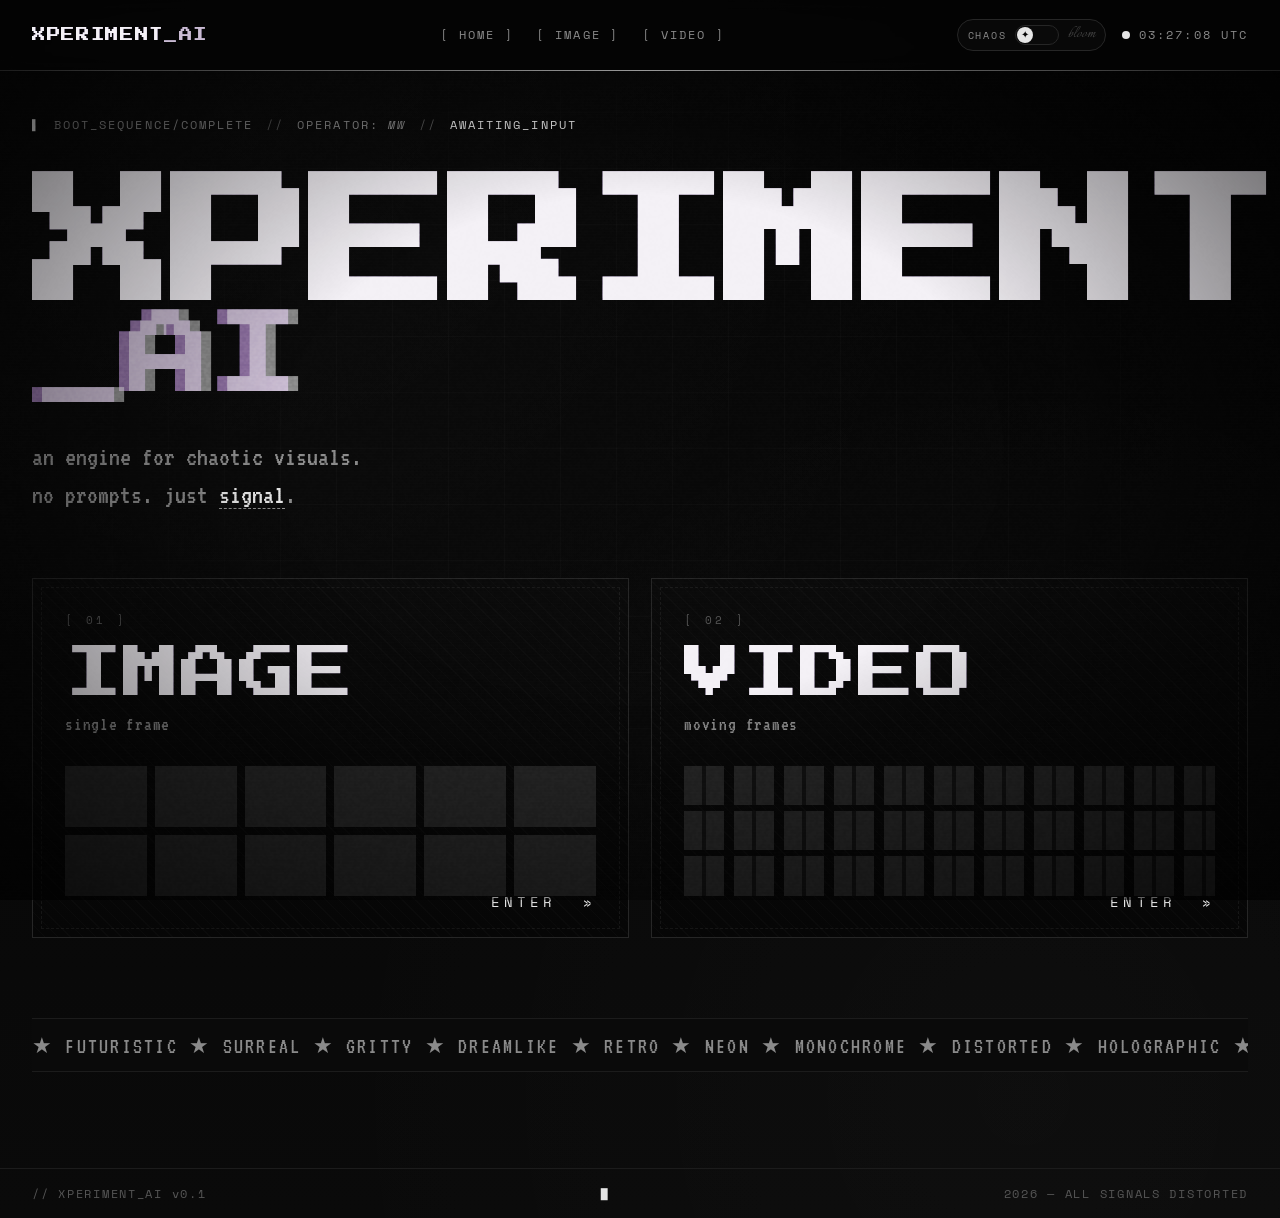
==== commit 81136be4: "automate docs/ build via github actions adds scripts/build-docs.py that transforms _Layout.cshtml + " ====
--- a/docs/index.html
+++ b/docs/index.html
@@ -75,12 +75,12 @@
 </header>
 
 <main class="main">
-<section class="hero">
+    <section class="hero">
     <div class="hero-meta">
         <span class="meta-tick">▌</span>
         <span>BOOT_SEQUENCE/COMPLETE</span>
         <span class="meta-sep">//</span>
-        <span>OPERATOR: <em>UNKNOWN</em></span>
+        <span>OPERATOR: <em>MW</em></span>
         <span class="meta-sep">//</span>
         <span class="meta-pulse">AWAITING_INPUT</span>
     </div>
@@ -92,14 +92,14 @@
 
     <p class="hero-sub">
         an engine for chaotic visuals.<br/>
-        no prompts. no typing. just <span class="hl">signal</span>.
+        no prompts. just <span class="hl">signal</span>.
     </p>
 
     <div class="portals">
         <a href="image.html" class="portal portal--image">
             <div class="portal-tag">[ 01 ]</div>
             <div class="portal-title glitch" data-text="IMAGE">IMAGE</div>
-            <div class="portal-sub">single frame &middot; still chaos</div>
+            <div class="portal-sub">single frame</div>
             <div class="portal-art portal-art--image">
                 <span></span><span></span><span></span><span></span><span></span><span></span>
                 <span></span><span></span><span></span><span></span><span></span><span></span>
@@ -110,7 +110,7 @@
         <a href="video.html" class="portal portal--video">
             <div class="portal-tag">[ 02 ]</div>
             <div class="portal-title glitch" data-text="VIDEO">VIDEO</div>
-            <div class="portal-sub">moving frames &middot; sequence chaos</div>
+            <div class="portal-sub">moving frames</div>
             <div class="portal-art portal-art--video">
                 <div class="film">
                     <div class="film-strip"></div>
@@ -129,6 +129,7 @@
         </div>
     </div>
 </section>
+
 </main>
 
 <footer class="footer">
@@ -136,12 +137,12 @@
         <span class="footer-text footer-text--chaos">// XPERIMENT_AI v0.1</span>
         <span class="footer-text footer-text--bloom">xperiment.ai · made for the mood</span>
         <span class="footer-blink">█</span>
-        <span class="footer-text footer-text--chaos"><span id="year">2026</span> — ALL SIGNALS DISTORTED</span>
-        <span class="footer-text footer-text--bloom"><span class="year-bloom">2026</span> · stay soft</span>
+        <span class="footer-text footer-text--chaos"><span class="year">2026</span> — ALL SIGNALS DISTORTED</span>
+        <span class="footer-text footer-text--bloom"><span class="year">2026</span> · stay soft</span>
     </div>
 </footer>
 
 <script src="js/site.js"></script>
-<script>document.querySelectorAll('#year, .year-bloom').forEach(function(el){ el.textContent = new Date().getUTCFullYear(); });</script>
+<script>document.querySelectorAll('.year').forEach(function(el){ el.textContent = new Date().getUTCFullYear(); });</script>
 </body>
 </html>
--- a/docs/css/site.css
+++ b/docs/css/site.css
@@ -261,7 +261,9 @@
 .main {
     position: relative;
     z-index: 10;
-    padding: 4rem 2rem 6rem;
+    /* nav is position: fixed, so clear it via a JS-measured height var.
+       fallback covers SSR / pre-script paint. */
+    padding: calc(var(--nav-h, 3.6rem) + 0.8rem) 2rem 6rem;
     min-height: calc(100vh - 200px);
 }
 .footer {
@@ -810,7 +812,7 @@
 
 /* tablets / smaller laptops */
 @media (max-width: 1100px) {
-    .main { padding: 3rem 1.5rem 5rem; }
+    .main { padding: calc(var(--nav-h, 3.6rem) + 0.8rem) 1.5rem 5rem; }
     .hero-title { font-size: clamp(2.6rem, 10vw, 7rem); }
     .gen-title { font-size: clamp(2rem, 6vw, 4rem); }
     .portal { min-height: 320px; padding: 1.6rem; }
@@ -830,7 +832,7 @@
     .nav-link { font-size: 0.72rem; letter-spacing: 0.14em; }
     .nav-status { display: none; }
 
-    .main { padding: 4rem 1rem 4rem; }
+    .main { padding: calc(var(--nav-h, 5rem) + 1rem) 1rem 4rem; }
 
     .hero { padding-top: 1rem; }
     .hero-meta {
@@ -923,7 +925,7 @@
     .nav-link { font-size: 0.6rem; padding: 0.1rem 0; letter-spacing: 0.1em; }
     .nav-links { gap: 0.6rem; }
 
-    .main { padding: 4rem 0.75rem 3rem; }
+    .main { padding: calc(var(--nav-h, 5rem) + 1rem) 0.75rem 3rem; }
 
     .hero-meta { font-size: 0.56rem; gap: 0.4rem; }
     .hero-meta .meta-sep { display: none; }
@@ -968,7 +970,7 @@
 
 /* short viewports — keep hero usable */
 @media (max-height: 620px) and (min-width: 900px) {
-    .main { padding: 2rem 2rem 3rem; }
+    .main { padding: calc(var(--nav-h, 3.6rem) + 0.5rem) 2rem 3rem; }
     .hero { padding-top: 0; }
     .hero-meta { margin-bottom: 1.5rem; }
     .portals { margin-top: 2rem; }
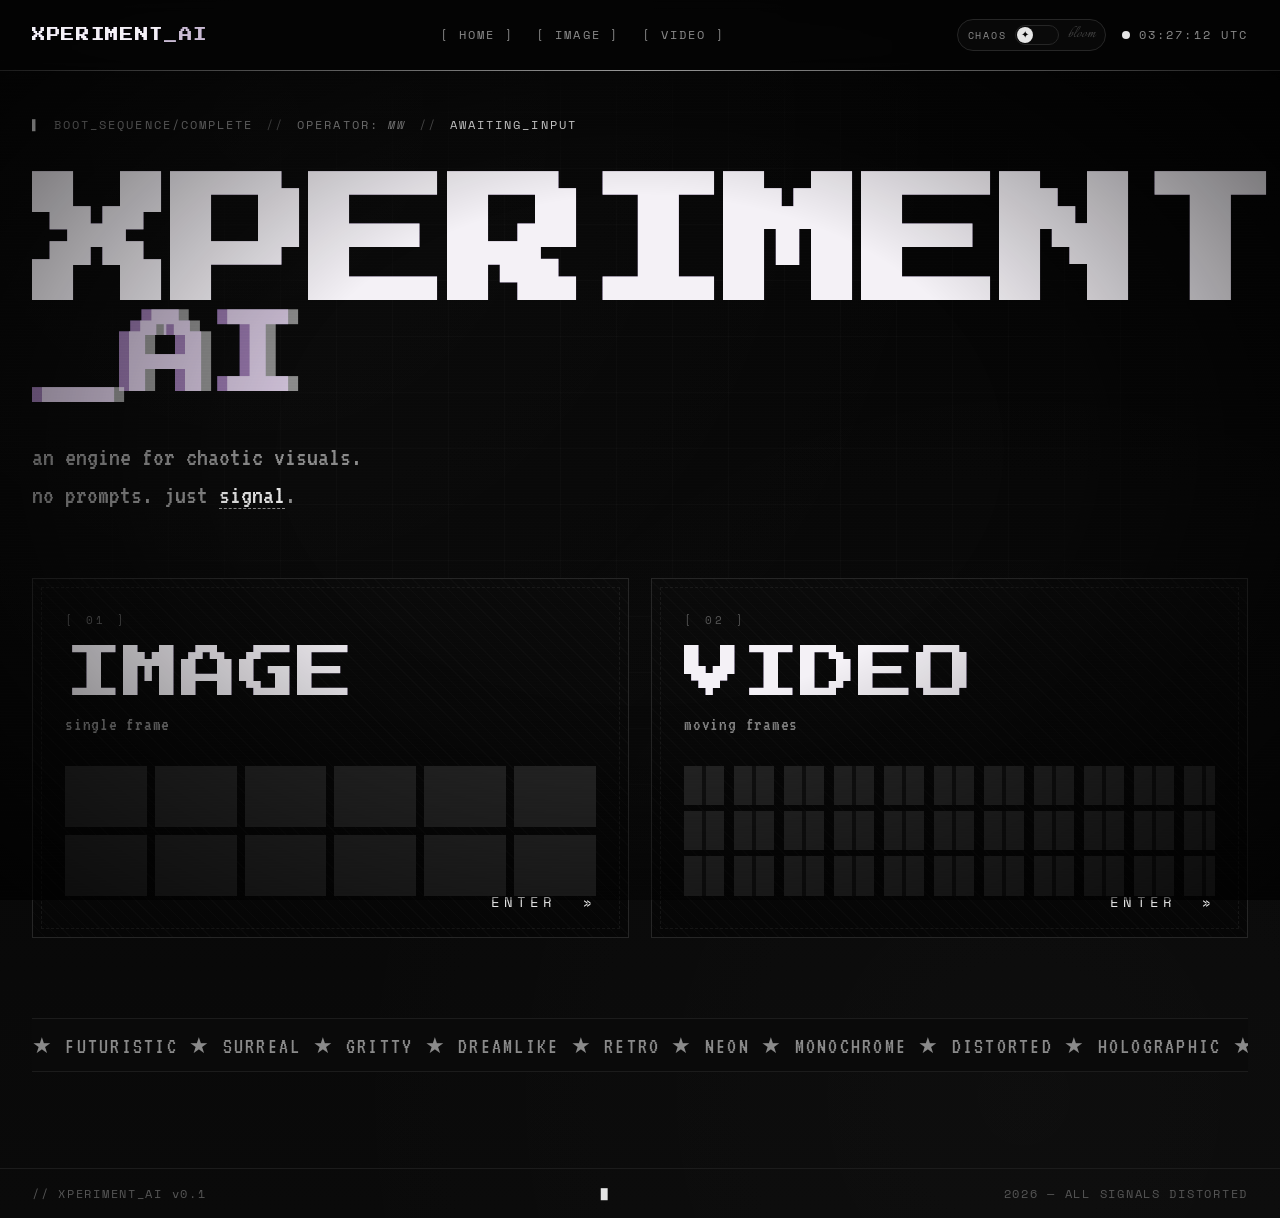
==== commit 74eb2519: "build(docs): regenerate from source [skip ci]" ====
--- a/docs/index.html
+++ b/docs/index.html
@@ -93,7 +93,7 @@
     <p class="hero-sub">
         an engine for chaotic visuals.<br/>
         no prompts. just <span class="hl">signal</span>.
-    </p>
+    </p> 
 
     <div class="portals">
         <a href="image.html" class="portal portal--image">
